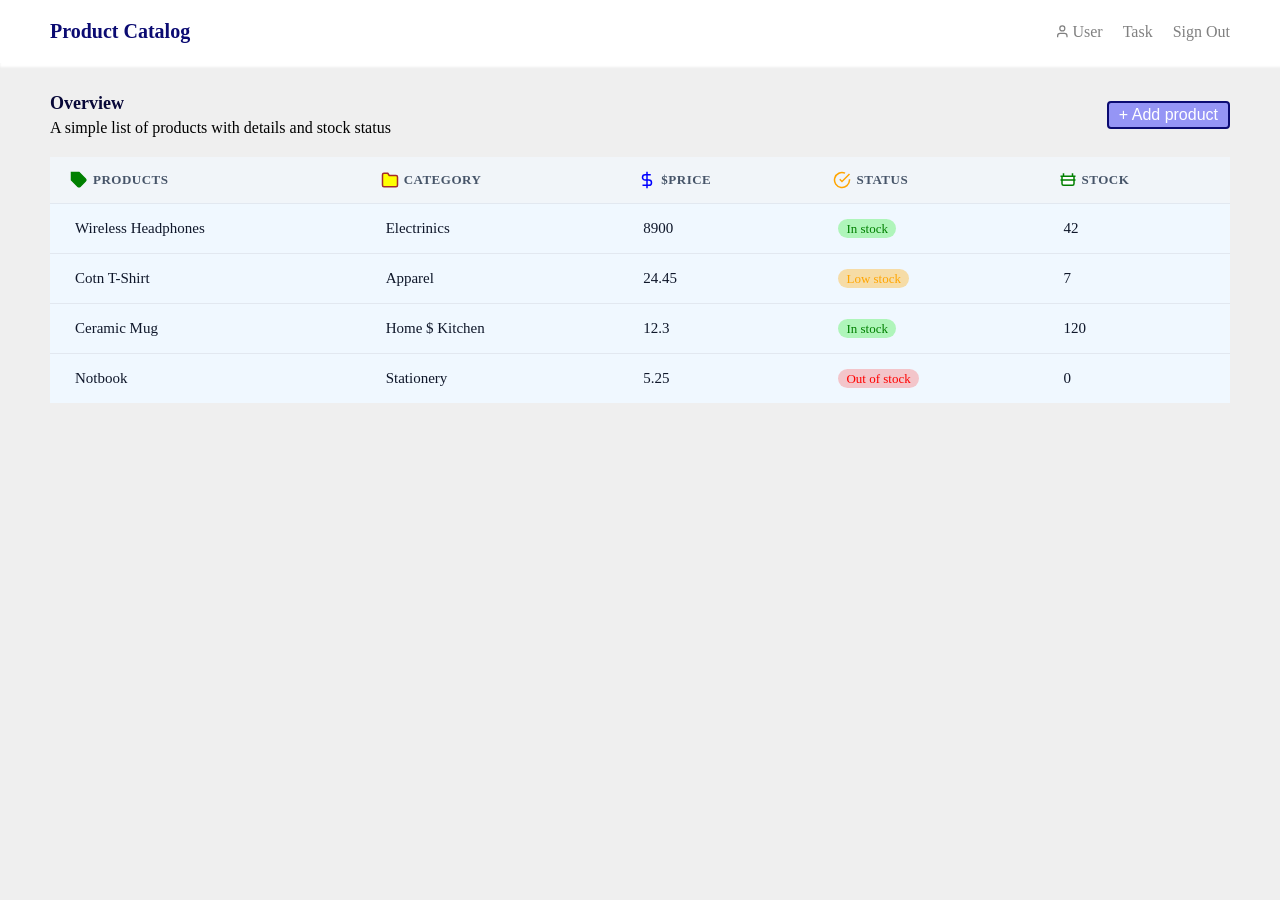
==== index.html @ cda91efe "practical assignment" ====
<!DOCTYPE html>
<html lang="en">

<head>
    <meta charset="UTF-8">
    <meta name="viewport" content="width=device-width, initial-scale=1.0">
    <title>Svg icon $ table data</title>
    <link rel="stylesheet" href="./css/index.css">
</head>

<body>
    <header>
        <h1>Product Catalog</h1>
        <nav>
            <ul>
                <li class="">
                    <a href="#">
                        <svg width="15" height="15" viewBox="0 0 24 24" fill="none" stroke="currentColor"
                            stroke-width="2">
                            <path d="M16 21v-2a4 4 0 0 0-4-4H5a4 4 0 0 0-4 4v2" />
                            <circle cx="8.5" cy="7" r="4" />
                        </svg>
                        User
                    </a>
                </li>
                <li class=""><a href="./html/task.html">Task</a></li>
                <li class=""><a href="#">Sign Out</a></li>
            </ul>
        </nav>
    </header>

    <main>
        <hgroup>
            <div>
                <h2>Overview</h2>
                <p>A simple list of products with details and stock status</p>
            </div>
            <button>
                + Add product
            </button>
        </hgroup>
        <section>
            <table>
                <thead>
                    <tr>
                        <th>
                            <span class="title">
                                <svg width="18" height="18" margin-top="2px" viewBox="0 0 24 24" fill="green"
                                    stroke="green" stroke-width="2">
                                    <path
                                        d="M20.59 13.41l-7.17 7.17a2 2 0 0 1-2.83 0L2 12V2h10l8.59 8.59a2 2 0 0 1 0 2.82z" />
                                    <line x1="7" y1="7" x2="7.01" y2="7" />
                                </svg>
                                Products
                            </span>
                        </th>
                        <th>
                            <span class="title">
                                <svg width="18" height="18" viewBox="0 0 24 24" fill="yellow" stroke="brown"
                                    stroke-width="2">
                                    <path
                                        d="M22 19a2 2 0 0 1-2 2H4a2 2 0 0 1-2-2V5a2 2 0 0 1 2-2h5l2 3h9a2 2 0 0 1 2 2z" />
                                </svg>
                                Category
                            </span>

                        </th>
                        <th>
                            <span class="title">
                                <svg width="18" height="18" viewBox="0 0 24 24" fill="none" stroke="blue"
                                    stroke-width="2">
                                    <line x1="12" y1="1" x2="12" y2="23" />
                                    <path d="M17 5H9.5a3.5 3.5 0 0 0 0 7h5a3.5 3.5 0 0 1 0 7H6" />
                                </svg>
                                $Price
                            </span>

                        </th>
                        <th>
                            <span class="title">
                                <svg width="18" height="18" viewBox="0 0 24 24" fill="none" stroke="orange"
                                    stroke-width="2">
                                    <path d="M22 11.08V12a10 10 0 1 1-5.93-9.14" />
                                    <path d="M22 4L12 14.01l-3-3" />
                                </svg>
                                Status
                            </span>

                        </th>
                        <th>
                            <span class="title">
                                <svg width="18" height="18" viewBox="0 0 24 24" fill="white" stroke="green"
                                    stroke-width="2">
                                    <path d="M2 7h20M2 12h20M6 3v4M18 3v4M4 7v10a2 2 0 0 0 2 2h12a2 2 0 0 0 2-2V7" />
                                </svg>
                                Stock
                            </span>

                        </th>
                    </tr>
                </thead>
                <tbody>
                    <tr>
                        <td>Wireless Headphones</td>
                        <td>Electrinics</td>
                        <td>8900</td>
                        <td> <span class="instock">In stock</span></td>
                        <td>42</td>
                    </tr>
                    <tr>
                        <td>Cotn T-Shirt</td>
                        <td>Apparel</td>
                        <td>24.45</td>
                        <td><span class="lowstock">Low stock</span></td>
                        <td>7</td>
                    </tr>
                    <tr>
                        <td>Ceramic Mug</td>
                        <td>Home $ Kitchen</td>
                        <td>12.3</td>
                        <td> <span class="instock">In stock</span></td>
                        <td>120</td>
                    </tr>
                    <tr>
                        <td>Notbook</td>
                        <td>Stationery</td>
                        <td>5.25</td>
                        <td><span class="out">Out of stock</span></td>
                        <td>0</td>
                    </tr>
                </tbody>
            </table>
        </section>
    </main>
</body>

</html>
---- css/index.css ----
*,
::after,
::before {
    box-sizing: border-box;
    margin: 0;
    padding: 0;
}

body {
    background-color: #eeee;
}

header {
    background-color: white;
    box-shadow: 2px 2px 2px 2px white;
    display: flex;
    justify-content: space-between;
    align-items: center;
    padding: 20px 50px;
}

header h1 {
    font-size: 20px;
    font-weight: bold;
    color: rgb(11, 11, 114);
}

h2 {
    font-size: 18px;
    font-weight: bold;
    color: rgb(8, 8, 56);
    padding-bottom: 5px;
}

ul {
    display: flex;
    justify-content: center;
    align-items: center;
    gap: 20px;
}

li {
    list-style: none;
}

li:hover {
    color: rgb(11, 11, 114);
}

li a {
    text-decoration: none;
    color: gray;
    cursor: pointer;
    display: flex;
    align-items: center;
}

.title {
    display: flex;
    justify-content: start;
    align-items: center;
    gap: 5px
}

main {
    padding: 10px 50px;
}

hgroup {
    display: flex;
    justify-content: space-between;
    align-items: center;
    padding: 20px 0;
}

hgroup button {
    padding: 3px 10px;
    font-size: 16px;
    border: 2px rgb(11, 11, 114) solid;
    background-color: rgba(0, 0, 255, 0.377);
    color: white;
    border-radius: 4px;
}

table {
    width: 100%;
    border-collapse: collapse;
}

thead {
    background: #f1f5f9;
    text-align: left;
}

tbody {
    background-color: aliceblue;
}

th {
    padding: 14px 20px;
    font-weight: 600;
    font-size: 13px;
    color: #475569;
    letter-spacing: 0.5px;
    text-transform: uppercase;
}

tbody tr:hover {
    background: #f8fafc;
}

td {
    padding: 16px 25px;
    border-top: 1px solid #e2e8f0;
    font-size: 15px;
    color: #0f172a;
}

.instock {
    background-color: rgba(3, 235, 3, 0.271);
    color: green;
    padding: 2.3px 8px;
    border-radius: 10px;
    font-size: 13px;
}

.lowstock {
    background-color: rgba(255, 166, 0, 0.349);
    color: orange;
    padding: 2.3px 8px;
    border-radius: 10px;
    font-size: 13px;
}

.out {
    background-color: rgba(255, 0, 0, 0.209);
    color: red;
    padding: 2.3px 8px;
    border-radius: 10px;
    font-size: 13px;
}

@media (max-width:783px) {
    td {
        padding: 16px 15px;
        border-top: 1px solid #e2e8f0;
        font-size: 15px;
        color: #0f172a;
    }

    .instock {
        background-color: rgba(3, 235, 3, 0.271);
        color: green;
        padding: 2px 4px;
        border-radius: 10px;
        font-size: 10px;
    }

    .lowstock {
        background-color: rgba(255, 166, 0, 0.349);
        color: orange;
        padding: 2px 4px;
        border-radius: 10px;
        font-size: 10px;
    }

    .out {
        background-color: rgba(255, 0, 0, 0.209);
        color: red;
        padding: 2px 4px;
        border-radius: 10px;
        font-size: 10px;
    }
}

@media(max-width:665px) {
    main {
        padding: 10px 15px;
    }

    header {
        background-color: white;
        box-shadow: 2px 2px 2px 2px white;
        display: flex;
        justify-content: space-between;
        align-items: center;
        padding: 20px 15px;
    }

    ul {
        display: flex;
        justify-content: center;
        align-items: center;
        gap: 10px;
    }

    section {
        overflow-x: auto;
        scrollbar-width: 2px;
    }

    hgroup {
        display: flex;
        flex-direction: column;
        gap: 10px;
        align-items: start;
    }

    hgroup div p {
        width: 100%;
    }
}
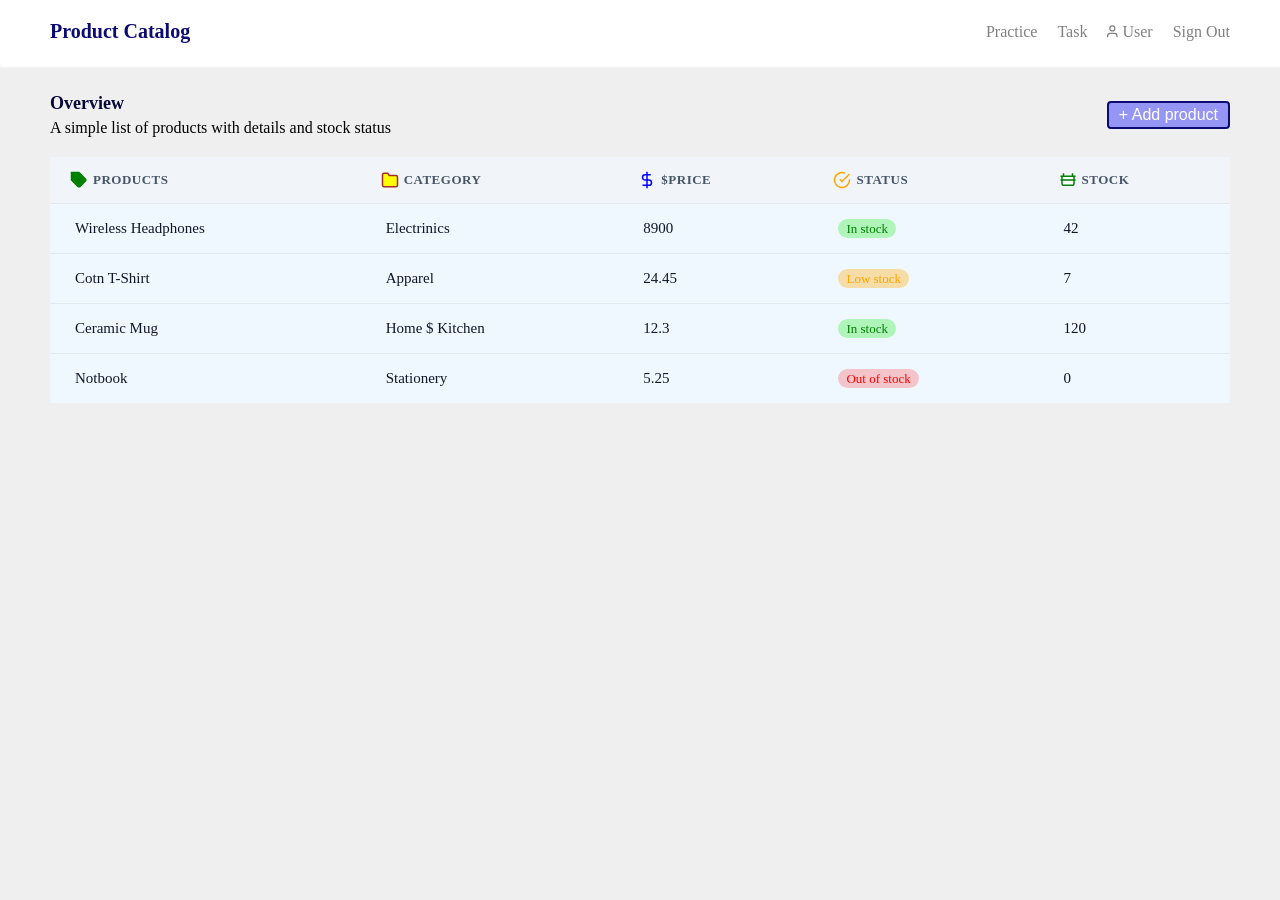
==== commit a27d0e58: "change rename" ====
--- a/index.html
+++ b/index.html
@@ -13,6 +13,8 @@
         <h1>Product Catalog</h1>
         <nav>
             <ul>
+                <li class=""><a href="./html/practice.html">Practice</a></li>
+                <li class=""><a href="./html/task.html">Task</a></li>
                 <li class="">
                     <a href="#">
                         <svg width="15" height="15" viewBox="0 0 24 24" fill="none" stroke="currentColor"
@@ -23,7 +25,6 @@
                         User
                     </a>
                 </li>
-                <li class=""><a href="./html/task.html">Task</a></li>
                 <li class=""><a href="#">Sign Out</a></li>
             </ul>
         </nav>
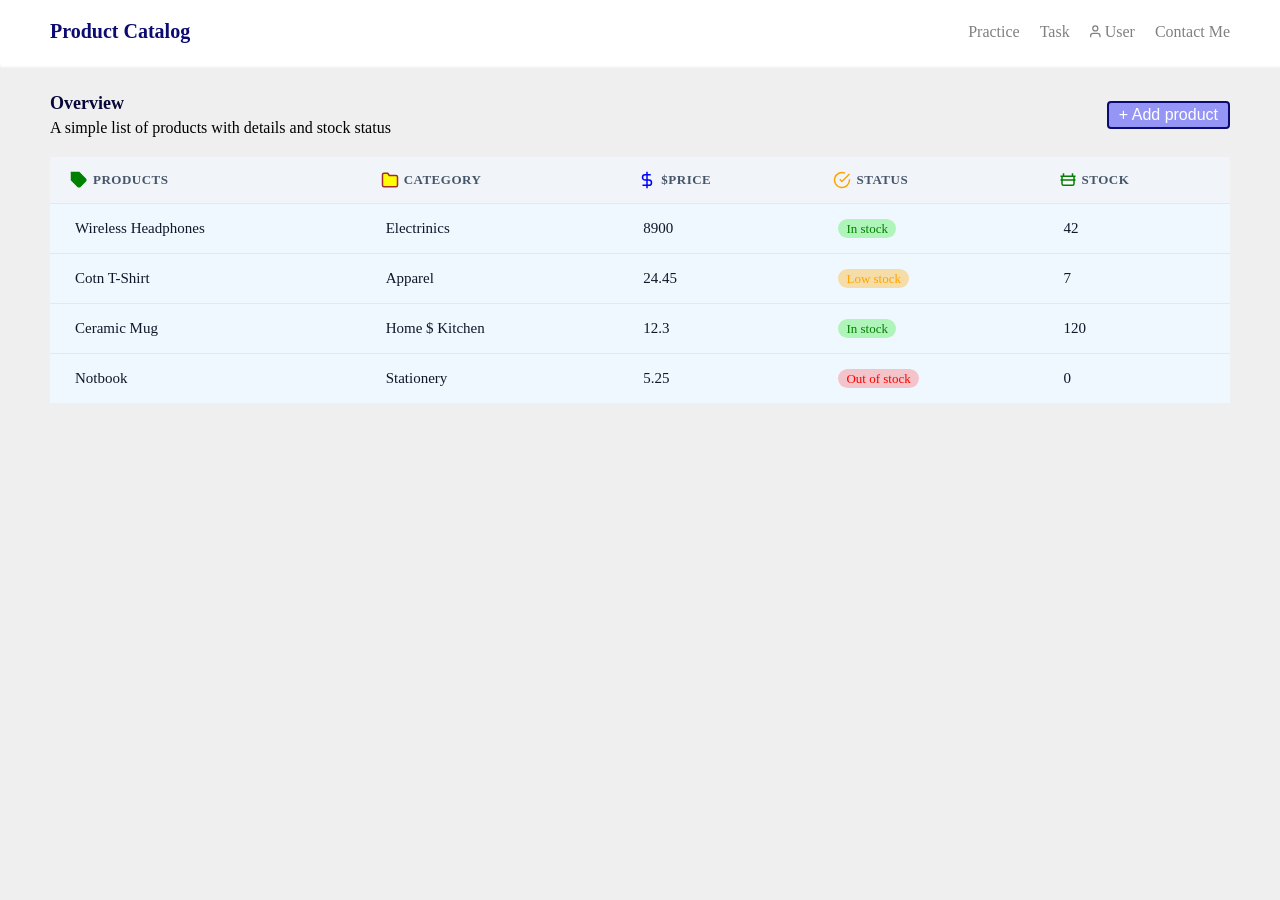
==== commit 559e9519: "create validated contact form" ====
--- a/index.html
+++ b/index.html
@@ -25,7 +25,7 @@
                         User
                     </a>
                 </li>
-                <li class=""><a href="#">Sign Out</a></li>
+                <li class=""><a href="./html/contactForm.html">Contact Me</a></li>
             </ul>
         </nav>
     </header>
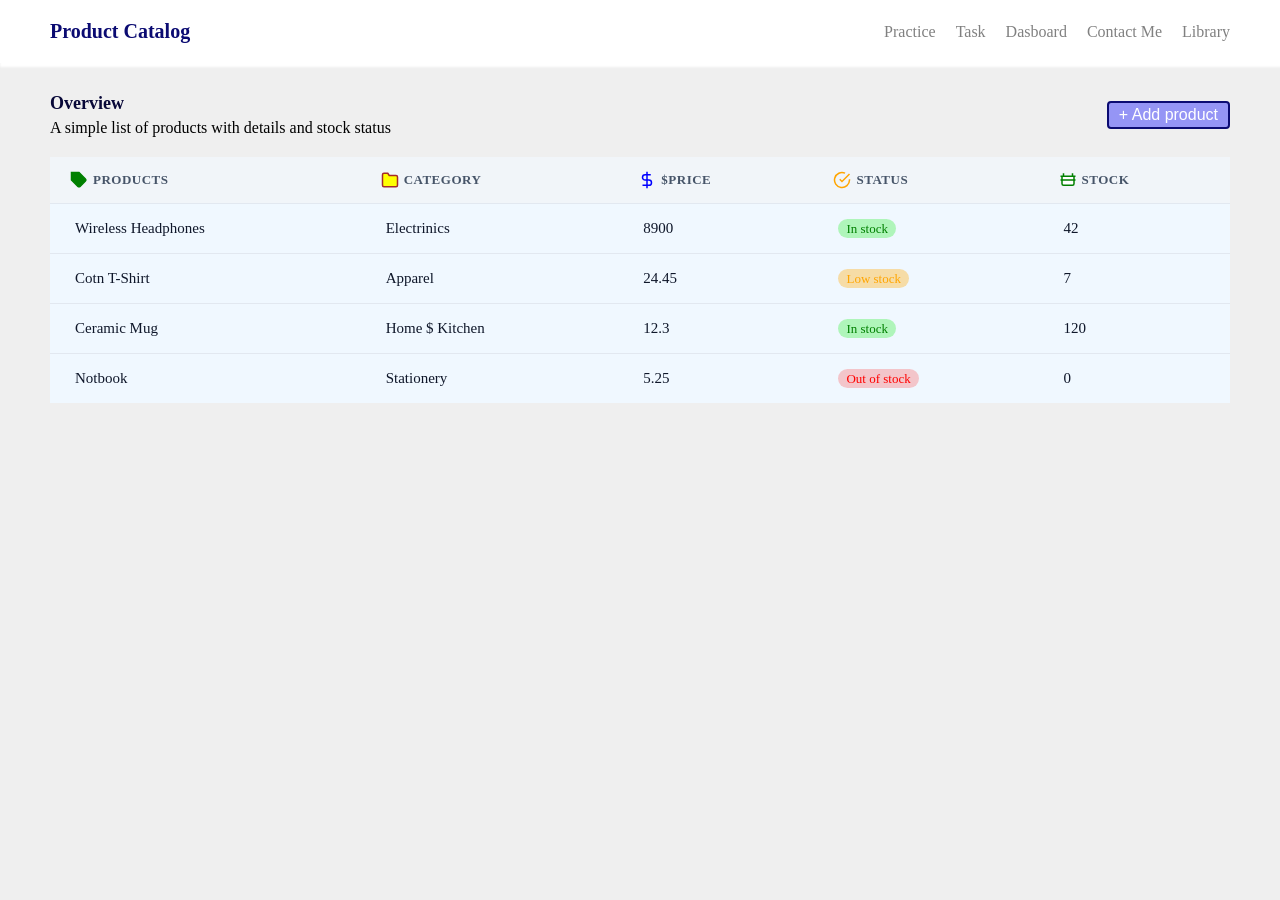
==== commit 6c67a454: "change coflict" ====
--- a/index.html
+++ b/index.html
@@ -16,16 +16,12 @@
                 <li class=""><a href="./html/practice.html">Practice</a></li>
                 <li class=""><a href="./html/task.html">Task</a></li>
                 <li class="">
-                    <a href="#">
-                        <svg width="15" height="15" viewBox="0 0 24 24" fill="none" stroke="currentColor"
-                            stroke-width="2">
-                            <path d="M16 21v-2a4 4 0 0 0-4-4H5a4 4 0 0 0-4 4v2" />
-                            <circle cx="8.5" cy="7" r="4" />
-                        </svg>
-                        User
+                    <a href="./html/dashboard.html">
+                        Dasboard
                     </a>
                 </li>
                 <li class=""><a href="./html/contactForm.html">Contact Me</a></li>
+                <li class=""><a href="./html/contactForm.html">Library</a></li>
             </ul>
         </nav>
     </header>
